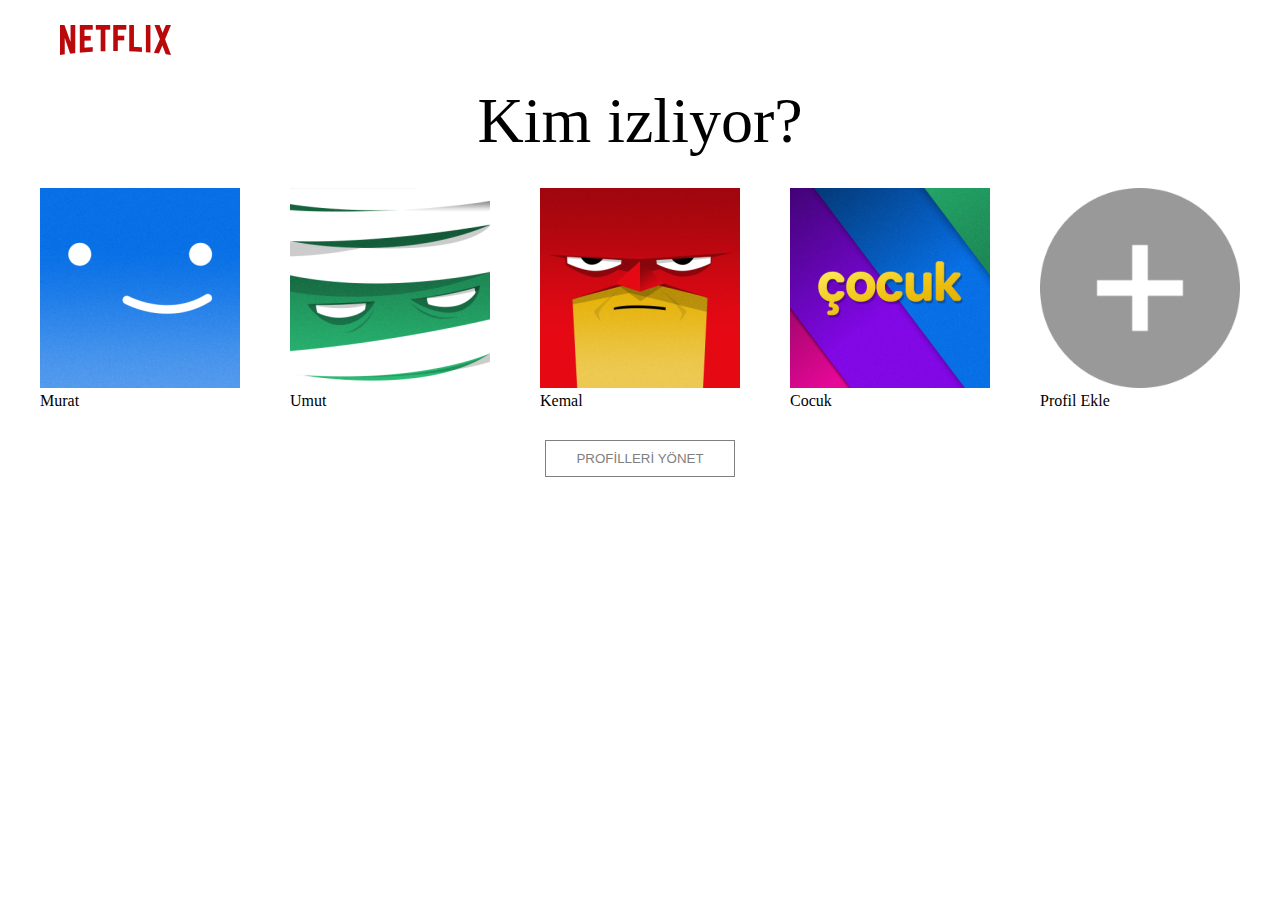
==== index.html @ 659fef8a "profiles page" ====
<!DOCTYPE html>
<html lang="en">
  <head>
    <meta charset="UTF-8" />
    <meta name="viewport" content="width=device-width, initial-scale=1.0" />
    <link rel="stylesheet" href="styles.css" />
    <title>Profiles Page</title>
  </head>
  <body>
    <header>
      <img src="./Assets/NetflixLogoSvg.png" alt="Netflix Logo" class="logo" />
    </header>
    <main>
      <div class="content">
        <h2>Kim izliyor?</h2>
        <div class="profile-cards">
          <div class="profile-card">
            <img src="./Assets/ProfilePicture.png" alt="" />
            <p>Murat</p>
          </div>
          <div class="profile-card">
            <img src="./Assets/ProfilePicture (1).png" alt="" />
            <p>Umut</p>
          </div>
          <div class="profile-card">
            <img src="./Assets/ProfilePicture (2).png" alt="" />
            <p>Kemal</p>
          </div>
          <div class="profile-card">
            <img src="./Assets/ProfilePicture (3).png" alt="" />
            <p>Cocuk</p>
          </div>
          <div class="profile-card">
            <img src="./Assets/Add.png" alt="" />
            <p>Profil Ekle</p>
          </div>
        </div>
        <button>PROFİLLERİ YÖNET</button>
      </div>
    </main>
  </body>
</html>
---- styles.css ----
* {
  margin: 0;
  padding: 0;
  box-sizing: border-box;
}
body {
  width: 100%;
  height: 100vh;
}
header {
  width: 100%;
  padding: 25px 60px;
}
.logo {
  width: 111px;
}
main {
  display: flex;
  align-items: center;
  justify-content: center;
}
.content {
  display: flex;
  flex-direction: column;
  align-items: center;
}
.content h2 {
  font-size: 64px;
  font-weight: 400;
}
.profile-cards {
  display: grid;
  grid-auto-flow: column;
  padding: 30px;
  gap: 50px;
}
.profile-card img {
  width: 200px;
}
button {
  padding: 10px 30px;
  background-color: transparent;
  color: #808080;
  border: 1px solid #808080;
}
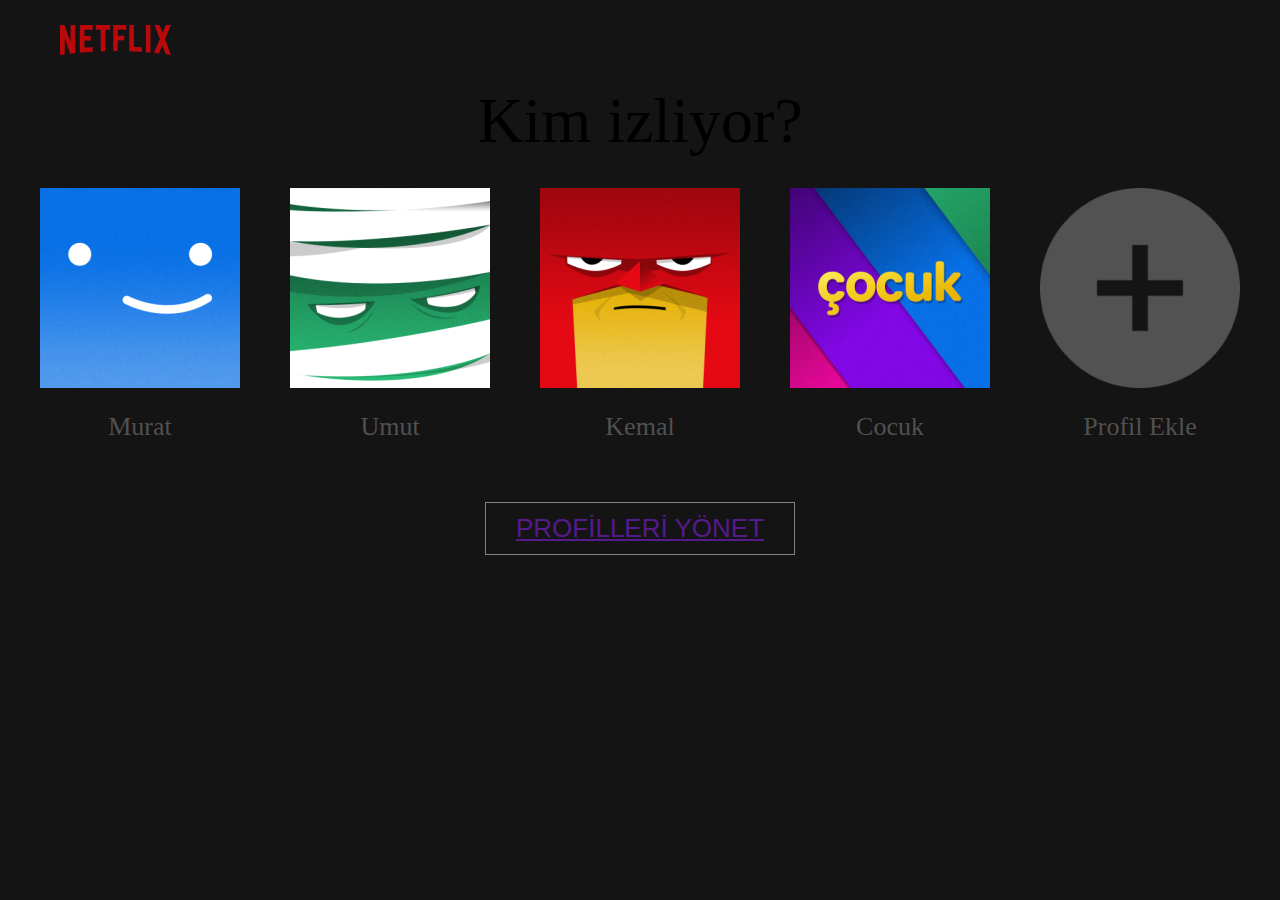
==== commit 6cf7516c: "style: fix typography alignment, font size, color and responsiveness" ====
--- a/index.html
+++ b/index.html
@@ -35,7 +35,7 @@
             <p>Profil Ekle</p>
           </div>
         </div>
-        <button>PROFİLLERİ YÖNET</button>
+        <button><a href="">PROFİLLERİ YÖNET</a></button>
       </div>
     </main>
   </body>
--- a/styles.css
+++ b/styles.css
@@ -6,6 +6,7 @@
 body {
   width: 100%;
   height: 100vh;
+  background: #141414;
 }
 header {
   width: 100%;
@@ -29,10 +30,17 @@
   font-weight: 400;
 }
 .profile-cards {
-  display: grid;
-  grid-auto-flow: column;
+  display: flex;
+  flex-wrap: wrap;
   padding: 30px;
   gap: 50px;
+  margin-bottom: 30px;
+}
+.profile-card p {
+  margin-top: 20px;
+  color: #6d6d6eb2;
+  font-size: 26px;
+  text-align: center;
 }
 .profile-card img {
   width: 200px;
@@ -41,5 +49,6 @@
   padding: 10px 30px;
   background-color: transparent;
   color: #808080;
+  font-size: 26px;
   border: 1px solid #808080;
 }
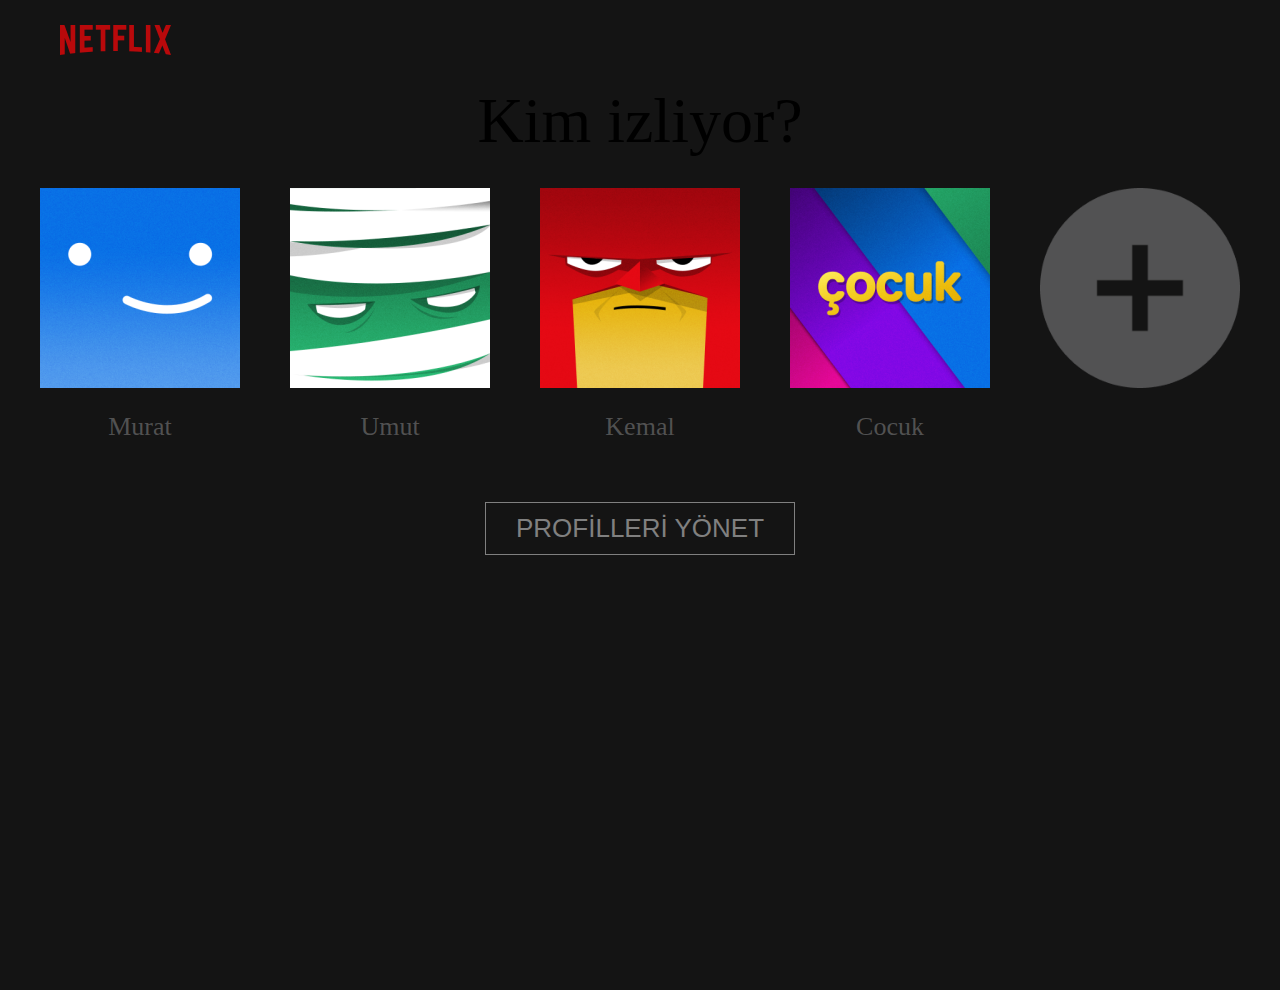
==== commit 76a53abf: "home page" ====
--- a/index.html
+++ b/index.html
@@ -32,10 +32,9 @@
           </div>
           <div class="profile-card">
             <img src="./Assets/Add.png" alt="" />
-            <p>Profil Ekle</p>
           </div>
         </div>
-        <button><a href="">PROFİLLERİ YÖNET</a></button>
+        <button>PROFİLLERİ YÖNET</button>
       </div>
     </main>
   </body>
--- a/styles.css
+++ b/styles.css
@@ -5,7 +5,7 @@
 }
 body {
   width: 100%;
-  height: 100vh;
+  min-height: 110vh;
   background: #141414;
 }
 header {
@@ -31,6 +31,7 @@
 }
 .profile-cards {
   display: flex;
+  justify-content: center;
   flex-wrap: wrap;
   padding: 30px;
   gap: 50px;
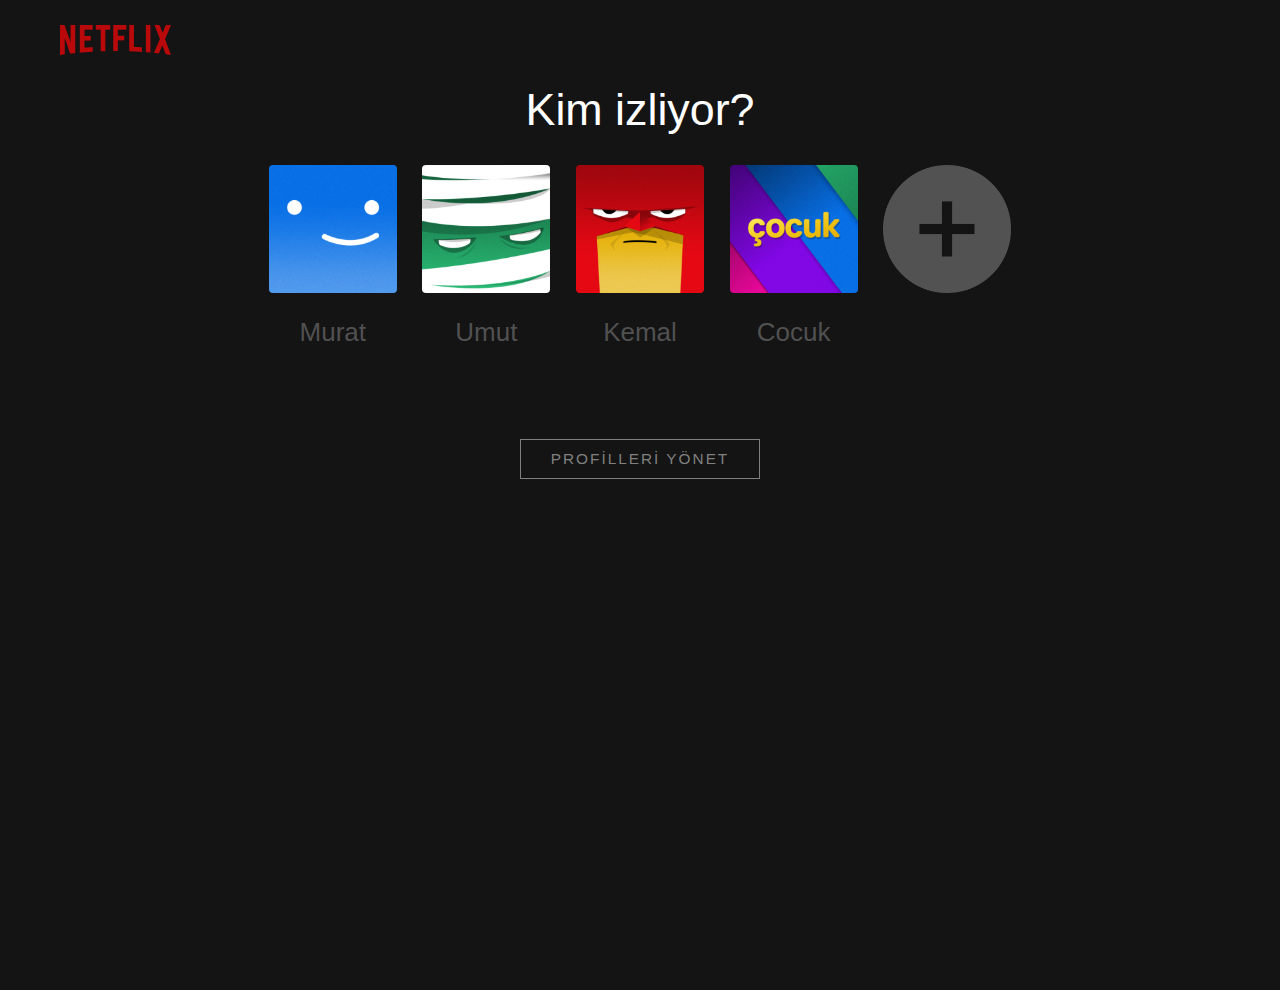
==== commit 1e0d3f1c: "style update; Linked profile page to home page" ====
--- a/index.html
+++ b/index.html
@@ -12,29 +12,37 @@
     </header>
     <main>
       <div class="content">
-        <h2>Kim izliyor?</h2>
+        <h2 class="profile-heading">Kim izliyor?</h2>
         <div class="profile-cards">
-          <div class="profile-card">
-            <img src="./Assets/ProfilePicture.png" alt="" />
-            <p>Murat</p>
-          </div>
-          <div class="profile-card">
-            <img src="./Assets/ProfilePicture (1).png" alt="" />
-            <p>Umut</p>
-          </div>
-          <div class="profile-card">
-            <img src="./Assets/ProfilePicture (2).png" alt="" />
-            <p>Kemal</p>
-          </div>
-          <div class="profile-card">
-            <img src="./Assets/ProfilePicture (3).png" alt="" />
-            <p>Cocuk</p>
-          </div>
-          <div class="profile-card">
+          <a href="./home.html">
+            <div class="profile-icon">
+              <img src="./Assets/ProfilePicture.png" alt="" />
+              <p>Murat</p>
+            </div>
+          </a>
+          <a href="./home.html">
+            <div class="profile-icon">
+              <img src="./Assets/ProfilePicture (1).png" alt="" />
+              <p>Umut</p>
+            </div>
+          </a>
+          <a href="./home.html">
+            <div class="profile-icon">
+              <img src="./Assets/ProfilePicture (2).png" alt="" />
+              <p>Kemal</p>
+            </div>
+          </a>
+          <a href="./home.html">
+            <div class="profile-icon">
+              <img src="./Assets/ProfilePicture (3).png" alt="" />
+              <p>Cocuk</p>
+            </div>
+          </a>
+          <div class="profile-icon">
             <img src="./Assets/Add.png" alt="" />
           </div>
         </div>
-        <button>PROFİLLERİ YÖNET</button>
+        <a href="#" class="profile-button">PROFİLLERİ YÖNET</a>
       </div>
     </main>
   </body>
--- a/styles.css
+++ b/styles.css
@@ -7,6 +7,7 @@
   width: 100%;
   min-height: 110vh;
   background: #141414;
+  font-family: sans-serif;
 }
 header {
   width: 100%;
@@ -26,30 +27,49 @@
   align-items: center;
 }
 .content h2 {
-  font-size: 64px;
+  font-size: max(3.5vw, 30px);
   font-weight: 400;
+  color: #fff;
 }
 .profile-cards {
   display: flex;
   justify-content: center;
   flex-wrap: wrap;
   padding: 30px;
-  gap: 50px;
+  gap: 2vw;
   margin-bottom: 30px;
 }
-.profile-card p {
+.profile-cards a {
+  text-decoration: none;
+}
+.profile-cards a:hover {
+  color: #fff;
+}
+.profile-icon p {
   margin-top: 20px;
   color: #6d6d6eb2;
   font-size: 26px;
   text-align: center;
 }
-.profile-card img {
-  width: 200px;
+.profile-icon img {
+  width: 10vw;
+  min-width: 84px;
+  max-width: 200px;
+  border-radius: 4px;
 }
-button {
+.profile-button {
+  text-decoration: none;
   padding: 10px 30px;
+  margin: 2em 0 1em;
   background-color: transparent;
   color: #808080;
-  font-size: 26px;
   border: 1px solid #808080;
+  cursor: pointer;
+  display: block;
+  font-size: 1.2vw;
+  letter-spacing: 2px;
 }
+.profile-button:hover {
+  color: #fff;
+  border: 1px solid #fff;
+}
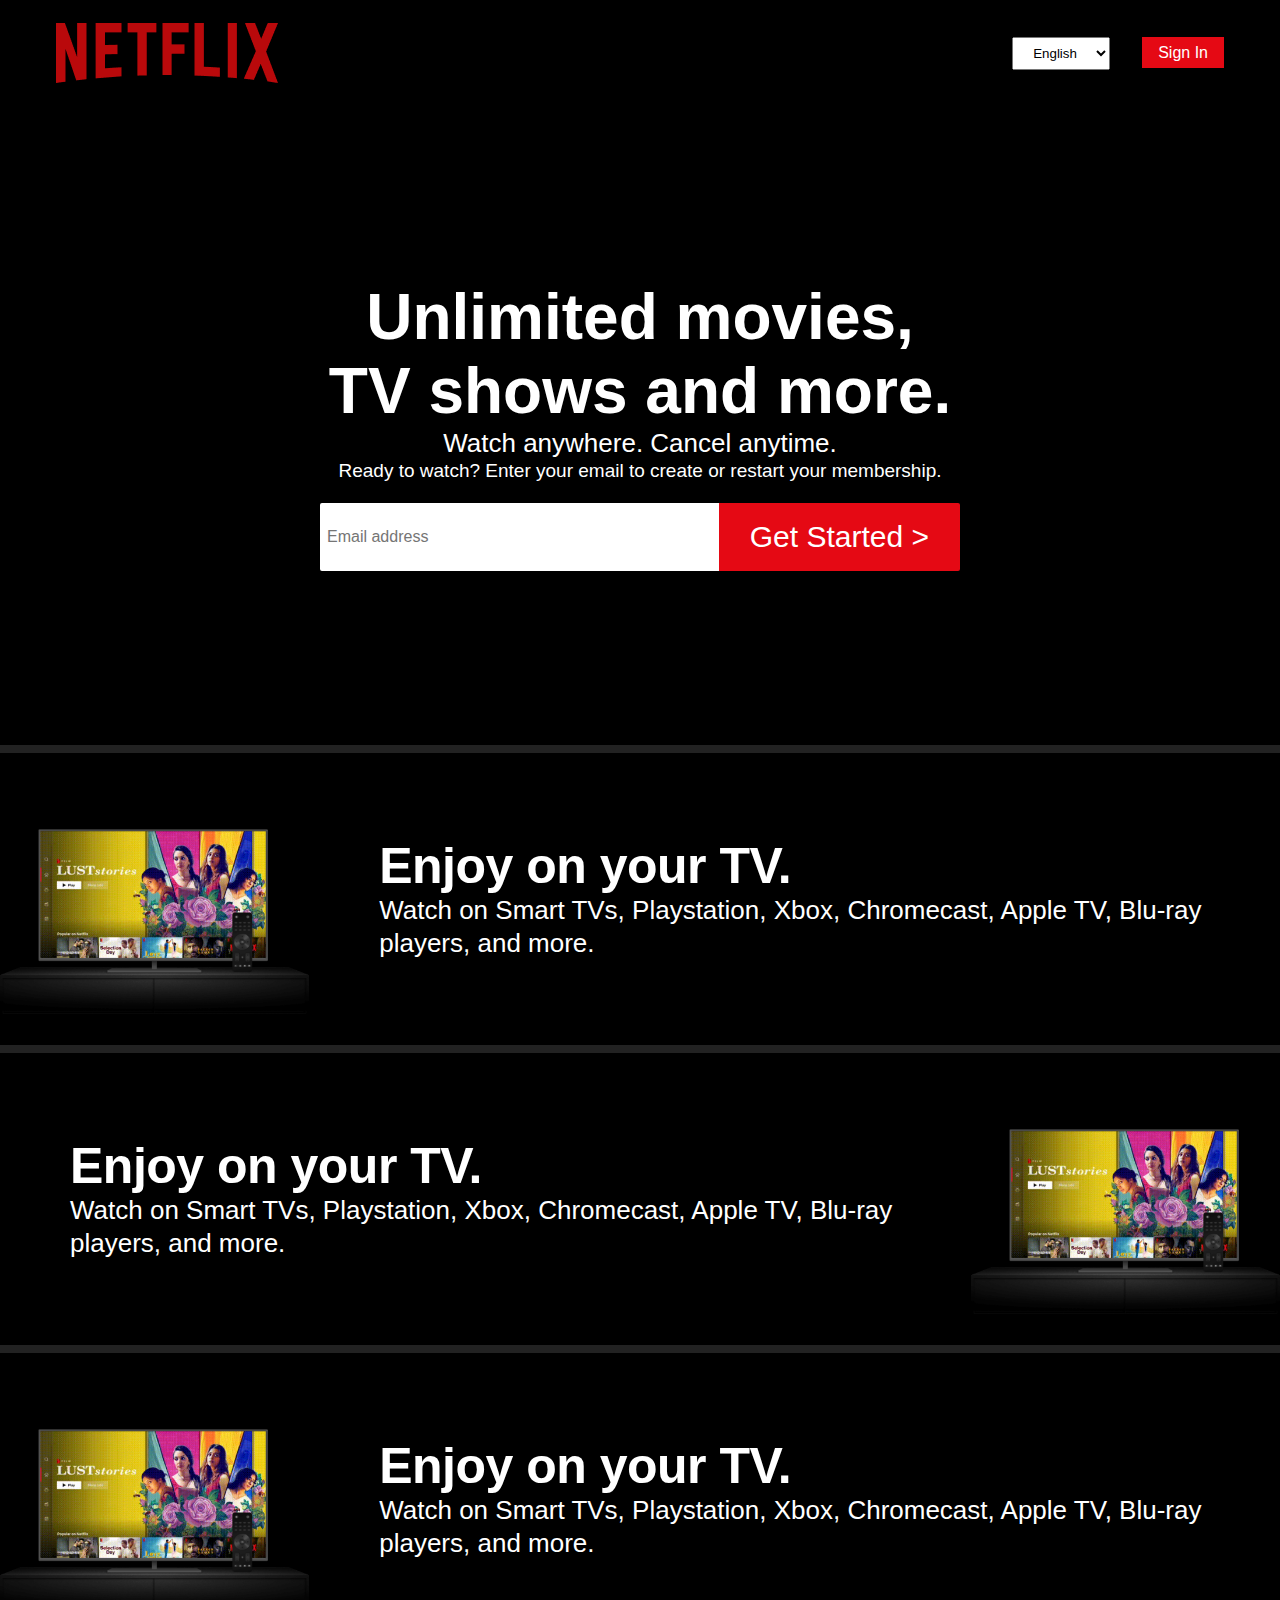
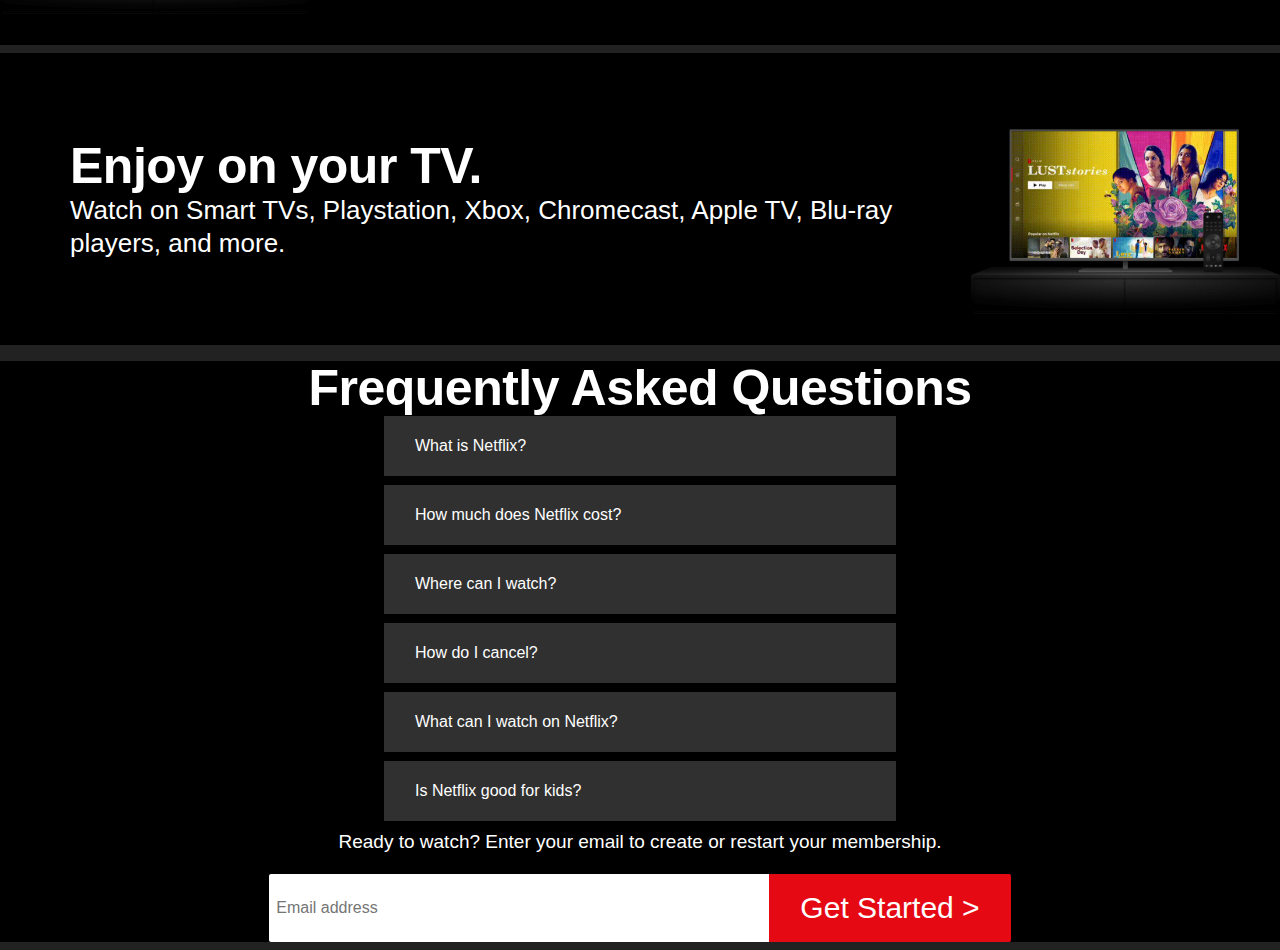
==== commit 80f4b4c9: "landing page" ====
--- a/index.html
+++ b/index.html
@@ -4,46 +4,115 @@
     <meta charset="UTF-8" />
     <meta name="viewport" content="width=device-width, initial-scale=1.0" />
     <link rel="stylesheet" href="styles.css" />
-    <title>Profiles Page</title>
+    <title>Document</title>
   </head>
   <body>
     <header>
-      <img src="./Assets/NetflixLogoSvg.png" alt="Netflix Logo" class="logo" />
+      <nav>
+        <img
+          src="./Assets/NetflixLogoSvg.png"
+          alt="Netflix Logo"
+          class="logo"
+        />
+        <ul class="menu">
+          <li>
+            <select name="langauge" id="langauge">
+              <option value="English">English</option>
+            </select>
+          </li>
+          <li><a href="index.html">Sign In</a></li>
+        </ul>
+      </nav>
     </header>
     <main>
-      <div class="content">
-        <h2 class="profile-heading">Kim izliyor?</h2>
-        <div class="profile-cards">
-          <a href="./home.html">
-            <div class="profile-icon">
-              <img src="./Assets/ProfilePicture.png" alt="" />
-              <p>Murat</p>
-            </div>
-          </a>
-          <a href="./home.html">
-            <div class="profile-icon">
-              <img src="./Assets/ProfilePicture (1).png" alt="" />
-              <p>Umut</p>
-            </div>
-          </a>
-          <a href="./home.html">
-            <div class="profile-icon">
-              <img src="./Assets/ProfilePicture (2).png" alt="" />
-              <p>Kemal</p>
-            </div>
-          </a>
-          <a href="./home.html">
-            <div class="profile-icon">
-              <img src="./Assets/ProfilePicture (3).png" alt="" />
-              <p>Cocuk</p>
-            </div>
-          </a>
-          <div class="profile-icon">
-            <img src="./Assets/Add.png" alt="" />
+      <section class="hero">
+        <div class="hero-content">
+          <h1>Unlimited movies, TV shows and more.</h1>
+          <h3>Watch anywhere. Cancel anytime.</h3>
+          <div>
+            <p class="subtitle">
+              Ready to watch? Enter your email to create or restart your
+              membership.
+            </p>
+            <form action="">
+              <input
+                type="email"
+                name="email"
+                id="email"
+                placeholder="Email address"
+              /><input type="button" value="Get Started >" />
+            </form>
           </div>
         </div>
-        <a href="#" class="profile-button">PROFİLLERİ YÖNET</a>
-      </div>
+      </section>
+      <section class="content">
+        <div class="left">
+          <h2>Enjoy on your TV.</h2>
+          <p>
+            Watch on Smart TVs, Playstation, Xbox, Chromecast, Apple TV, Blu-ray
+            players, and more.
+          </p>
+        </div>
+        <div class="right"><img src="./Assets/Frame-6.png" alt="" /></div>
+      </section>
+      <section class="content">
+        <div class="left">
+          <h2>Enjoy on your TV.</h2>
+          <p>
+            Watch on Smart TVs, Playstation, Xbox, Chromecast, Apple TV, Blu-ray
+            players, and more.
+          </p>
+        </div>
+        <div class="right"><img src="./Assets/Frame-6.png" alt="" /></div>
+      </section>
+      <section class="content">
+        <div class="left">
+          <h2>Enjoy on your TV.</h2>
+          <p>
+            Watch on Smart TVs, Playstation, Xbox, Chromecast, Apple TV, Blu-ray
+            players, and more.
+          </p>
+        </div>
+        <div class="right"><img src="./Assets/Frame-6.png" alt="" /></div>
+      </section>
+      <section class="content">
+        <div class="left">
+          <h2>Enjoy on your TV.</h2>
+          <p>
+            Watch on Smart TVs, Playstation, Xbox, Chromecast, Apple TV, Blu-ray
+            players, and more.
+          </p>
+        </div>
+        <div class="right"><img src="./Assets/Frame-6.png" alt="" /></div>
+      </section>
+      <section>
+        <h3></h3>
+      </section>
+      <section class="questions">
+        <h2>Frequently Asked Questions</h2>
+        <ul>
+          <li>What is Netflix?</li>
+          <li>How much does Netflix cost?</li>
+          <li>Where can I watch?</li>
+          <li>How do I cancel?</li>
+          <li>What can I watch on Netflix?</li>
+          <li>Is Netflix good for kids?</li>
+        </ul>
+        <div>
+          <p class="subtitle">
+            Ready to watch? Enter your email to create or restart your
+            membership.
+          </p>
+          <form action="">
+            <input
+              type="email"
+              name="email"
+              id="email"
+              placeholder="Email address"
+            /><input type="button" value="Get Started >" />
+          </form>
+        </div>
+      </section>
     </main>
   </body>
 </html>
--- a/styles.css
+++ b/styles.css
@@ -1,75 +1,150 @@
+:root {
+  --primary-white: #fff;
+  --primary-red: #e50914;
+}
 * {
   margin: 0;
   padding: 0;
   box-sizing: border-box;
 }
 body {
-  width: 100%;
-  min-height: 110vh;
-  background: #141414;
+  background: #000000;
   font-family: sans-serif;
+}
+h2 {
+  font-size: 50px;
+  font-weight: 700;
+  line-height: 55px;
+  letter-spacing: -0.01em;
 }
 header {
   width: 100%;
-  padding: 25px 60px;
+  padding: 23px 56px;
 }
-.logo {
-  width: 111px;
+nav {
+  display: flex;
+  justify-content: space-between;
+  align-items: center;
 }
-main {
+nav ul {
+  display: flex;
+  gap: 32px;
+  align-items: center;
+}
+li {
+  list-style: none;
+}
+nav li select,
+nav li a {
+  padding: 7px 16px;
+}
+nav li a {
+  background: var(--primary-red);
+
+  text-decoration: none;
+  color: var(--primary-white);
+  height: 100%;
+}
+section {
+  width: 100%;
+  border-bottom: 8px solid #222222;
+}
+.hero {
+  background-image: url(./Assets/image_1.png);
+  background-size: cover;
+  background-repeat: no-repeat;
   display: flex;
   align-items: center;
+  min-height: 647px;
+}
+.hero-content {
+  width: max(50vw, 600px);
+  margin: 0 auto;
+  color: var(--primary-white);
+}
+.hero-content h1 {
+  color: var(--primary-white);
+  font-weight: 700;
+  font-size: clamp(64px, 8vw, 48px);
+  text-align: center;
+}
+.hero-content h3 {
+  font-size: 26px;
+  font-weight: 400;
+  text-align: center;
+}
+.subtitle {
+  font-size: 19px;
+  font-weight: 500;
+  text-align: center;
+  line-height: 24.26px;
+}
+form {
+  width: 100%;
+  display: flex;
   justify-content: center;
+  margin-top: 20px;
+}
+input[type="email"] {
+  padding: 25px 7px;
+  width: 500px;
+  border-radius: 2px 0px 0px 2px;
+  font-size: 16px;
+  border: 1px;
+}
+input[type="button"] {
+  background: var(--primary-red);
+  color: var(--primary-white);
+  padding: 16px 31px;
+  border-radius: 0px 2px 2px 0px;
+  font-size: 30px;
+  border: 1px;
 }
 .content {
+  margin: 0 auto;
+  display: flex;
+  height: 300px;
+  justify-content: center;
+  align-items: center;
+  color: var(--primary-white);
+}
+.content:nth-child(even) {
+  flex-direction: row-reverse;
+}
+.left {
+  padding: 70px;
+}
+.left h2 {
+  font-size: 50px;
+  font-weight: 700;
+  line-height: 55px;
+  letter-spacing: -0.01em;
+  text-align: left;
+}
+.left p {
+  font-size: 26px;
+  line-height: 33px;
+  text-align: left;
+}
+.right {
+  height: 100%;
+}
+.right img {
+  object-fit: contain;
+  height: 100%;
+  width: 100%;
+}
+.questions {
+  color: var(--primary-white);
   display: flex;
   flex-direction: column;
   align-items: center;
 }
-.content h2 {
-  font-size: max(3.5vw, 30px);
-  font-weight: 400;
-  color: #fff;
+.questions ul {
+  width: 40vw;
 }
-.profile-cards {
-  display: flex;
-  justify-content: center;
-  flex-wrap: wrap;
-  padding: 30px;
-  gap: 2vw;
-  margin-bottom: 30px;
+.questions li {
+  background: #303030;
+  padding: 21px 31px;
+  margin-bottom: 9px;
 }
-.profile-cards a {
-  text-decoration: none;
-}
-.profile-cards a:hover {
-  color: #fff;
-}
-.profile-icon p {
-  margin-top: 20px;
-  color: #6d6d6eb2;
-  font-size: 26px;
-  text-align: center;
-}
-.profile-icon img {
-  width: 10vw;
-  min-width: 84px;
-  max-width: 200px;
-  border-radius: 4px;
-}
-.profile-button {
-  text-decoration: none;
-  padding: 10px 30px;
-  margin: 2em 0 1em;
-  background-color: transparent;
-  color: #808080;
-  border: 1px solid #808080;
-  cursor: pointer;
-  display: block;
-  font-size: 1.2vw;
-  letter-spacing: 2px;
-}
-.profile-button:hover {
-  color: #fff;
-  border: 1px solid #fff;
-}
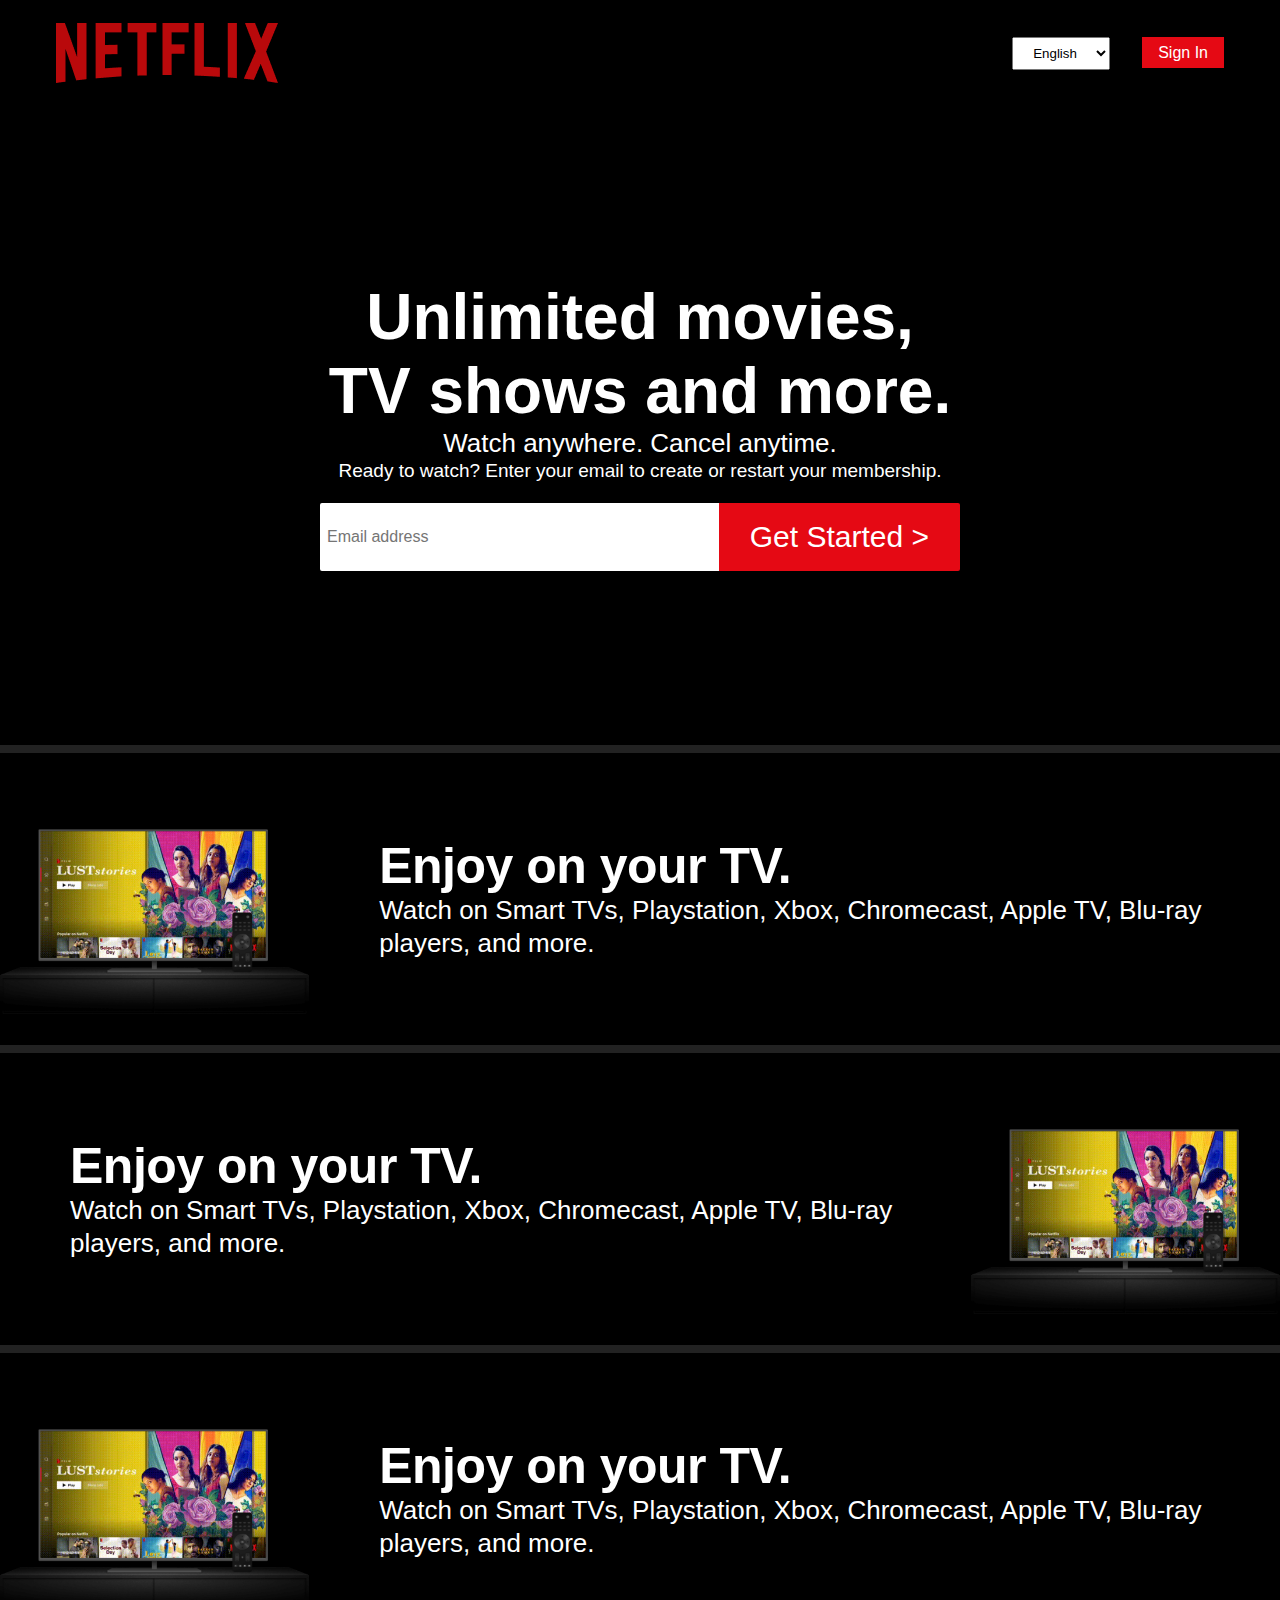
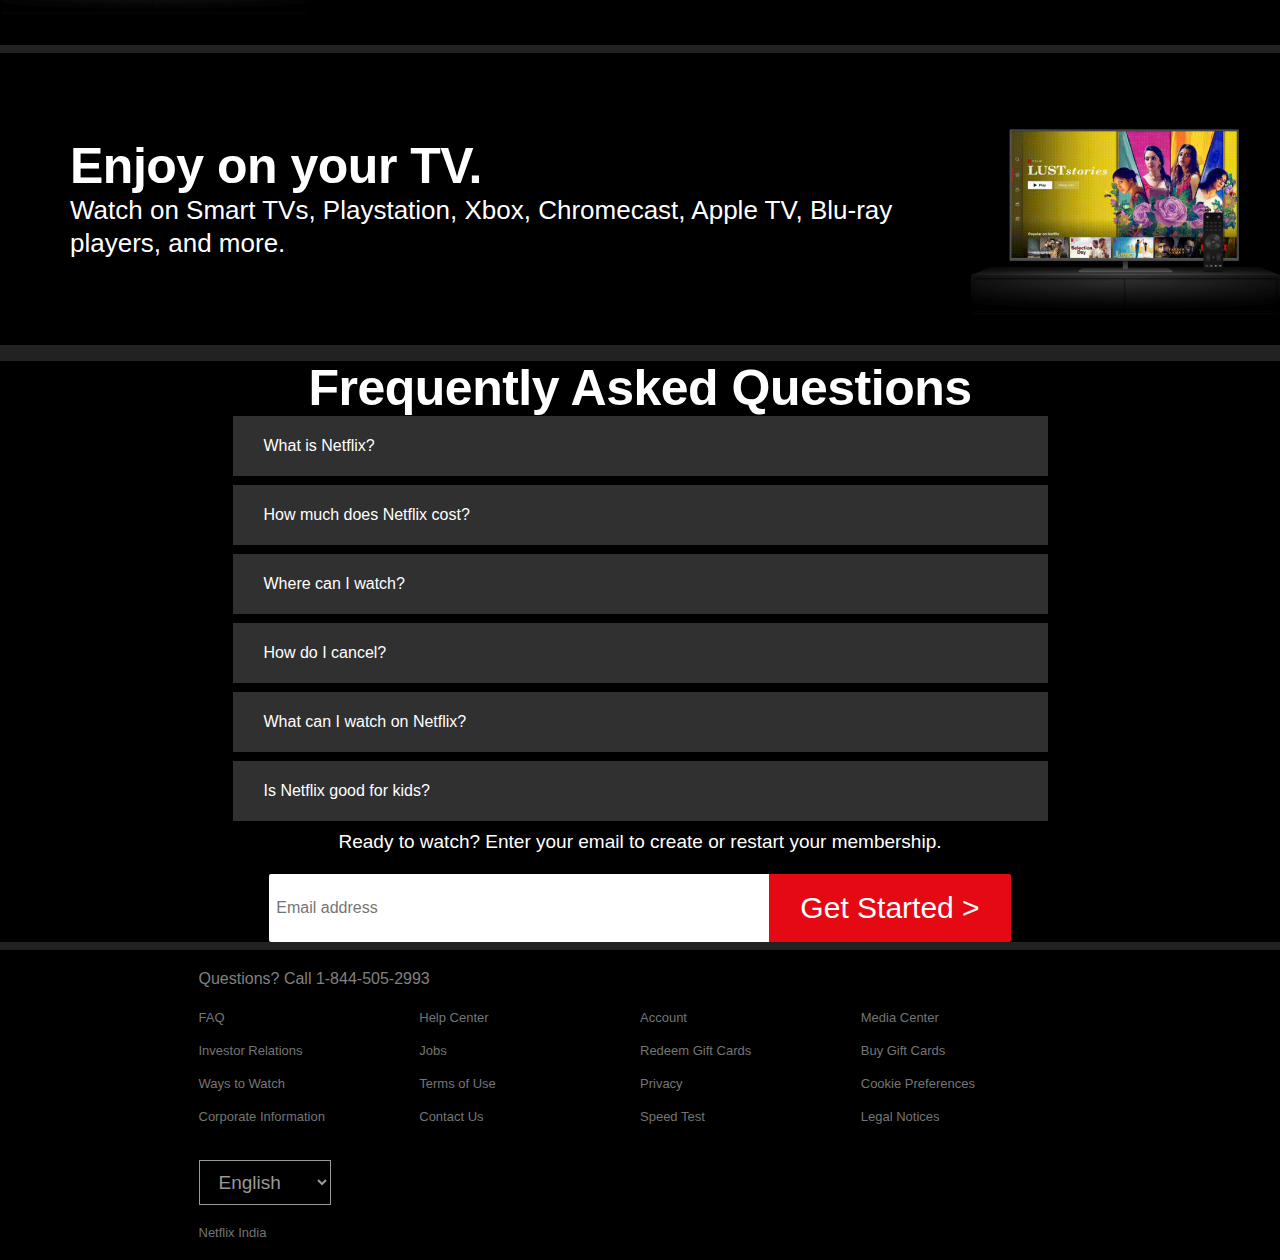
==== commit fd48f0a5: "style: landing page responsiveness" ====
--- a/index.html
+++ b/index.html
@@ -20,7 +20,7 @@
               <option value="English">English</option>
             </select>
           </li>
-          <li><a href="index.html">Sign In</a></li>
+          <li><a href="profiles.html">Sign In</a></li>
         </ul>
       </nav>
     </header>
@@ -113,6 +113,38 @@
           </form>
         </div>
       </section>
+      <footer>
+        <div class="footer-content">
+          <div class="call">
+            <p>Questions? Call 1-844-505-2993 </p>
+          </div>
+          <div class="links">
+            <ul>
+              <li><a href="#">FAQ</a></li>
+              <li><a href="#">Help Center</a></li>
+              <li><a href="#">Account</a></li>
+              <li><a href="#">Media Center</a></li>
+              <li><a href="#">Investor Relations</a></li>
+              <li><a href="#">Jobs</a></li>
+              <li><a href="#">Redeem Gift Cards</a></li>
+              <li><a href="#">Buy Gift Cards</a></li>
+              <li><a href="#">Ways to Watch</a></li>
+              <li><a href="#">Terms of Use</a></li>
+              <li><a href="#">Privacy</a></li>
+              <li><a href="#">Cookie Preferences</a></li>
+              <li><a href="#">Corporate Information</a></li>
+              <li><a href="#">Contact Us</a></li>
+              <li><a href="#">Speed Test</a></li>
+              <li><a href="#">Legal Notices</a></li>
+            </ul>
+          </div>
+          <select name="langauge" id="langauge">
+            <option value="English">English</option>
+          </select>
+          <p class="copyright">
+            Netflix India
+          </p>
+        </div>
     </main>
   </body>
 </html>
--- a/styles.css
+++ b/styles.css
@@ -16,6 +16,7 @@
   font-weight: 700;
   line-height: 55px;
   letter-spacing: -0.01em;
+  text-align: center;
 }
 header {
   width: 100%;
@@ -141,10 +142,69 @@
   align-items: center;
 }
 .questions ul {
-  width: 40vw;
+  max-width: 815px;
+  width: 80%;
 }
 .questions li {
   background: #303030;
   padding: 21px 31px;
   margin-bottom: 9px;
 }
+.call p {
+  font-size: 16px;
+}
+.footer-content {
+  max-width: 883px;
+  width: 90%;
+  margin: 20px auto;
+  display: flex;
+  flex-direction: column;
+  gap: 20px;
+  color: #808080;
+}
+.social img {
+  width: 24px;
+  margin-right: 20px;
+}
+.links ul {
+  display: grid;
+  grid-template-columns: repeat(4, 1fr);
+}
+.links li {
+  list-style: none;
+  margin-bottom: 15px;
+}
+.links a {
+  text-decoration: none;
+  color: #757575;
+  font-size: 13px;
+}
+footer select {
+  width: 132px;
+  padding: 10px 15px;
+  background-color: transparent;
+  color: #999999;
+  font-size: 19px;
+  border: 1px solid #999999;
+}
+.copyright {
+  font-size: 13px;
+  text-align: left;
+  color: #757575;
+}
+@media screen and (max-width: 540px) {
+  .content,
+  .content:nth-child(even) {
+    flex-direction: column;
+    height: unset;
+  }
+
+  .links ul {
+    grid-template-columns: repeat(2, 1fr);
+  }
+}
+@media screen and (max-width: 768px) {
+  input[type="email"] {
+    width: unset;
+  }
+}
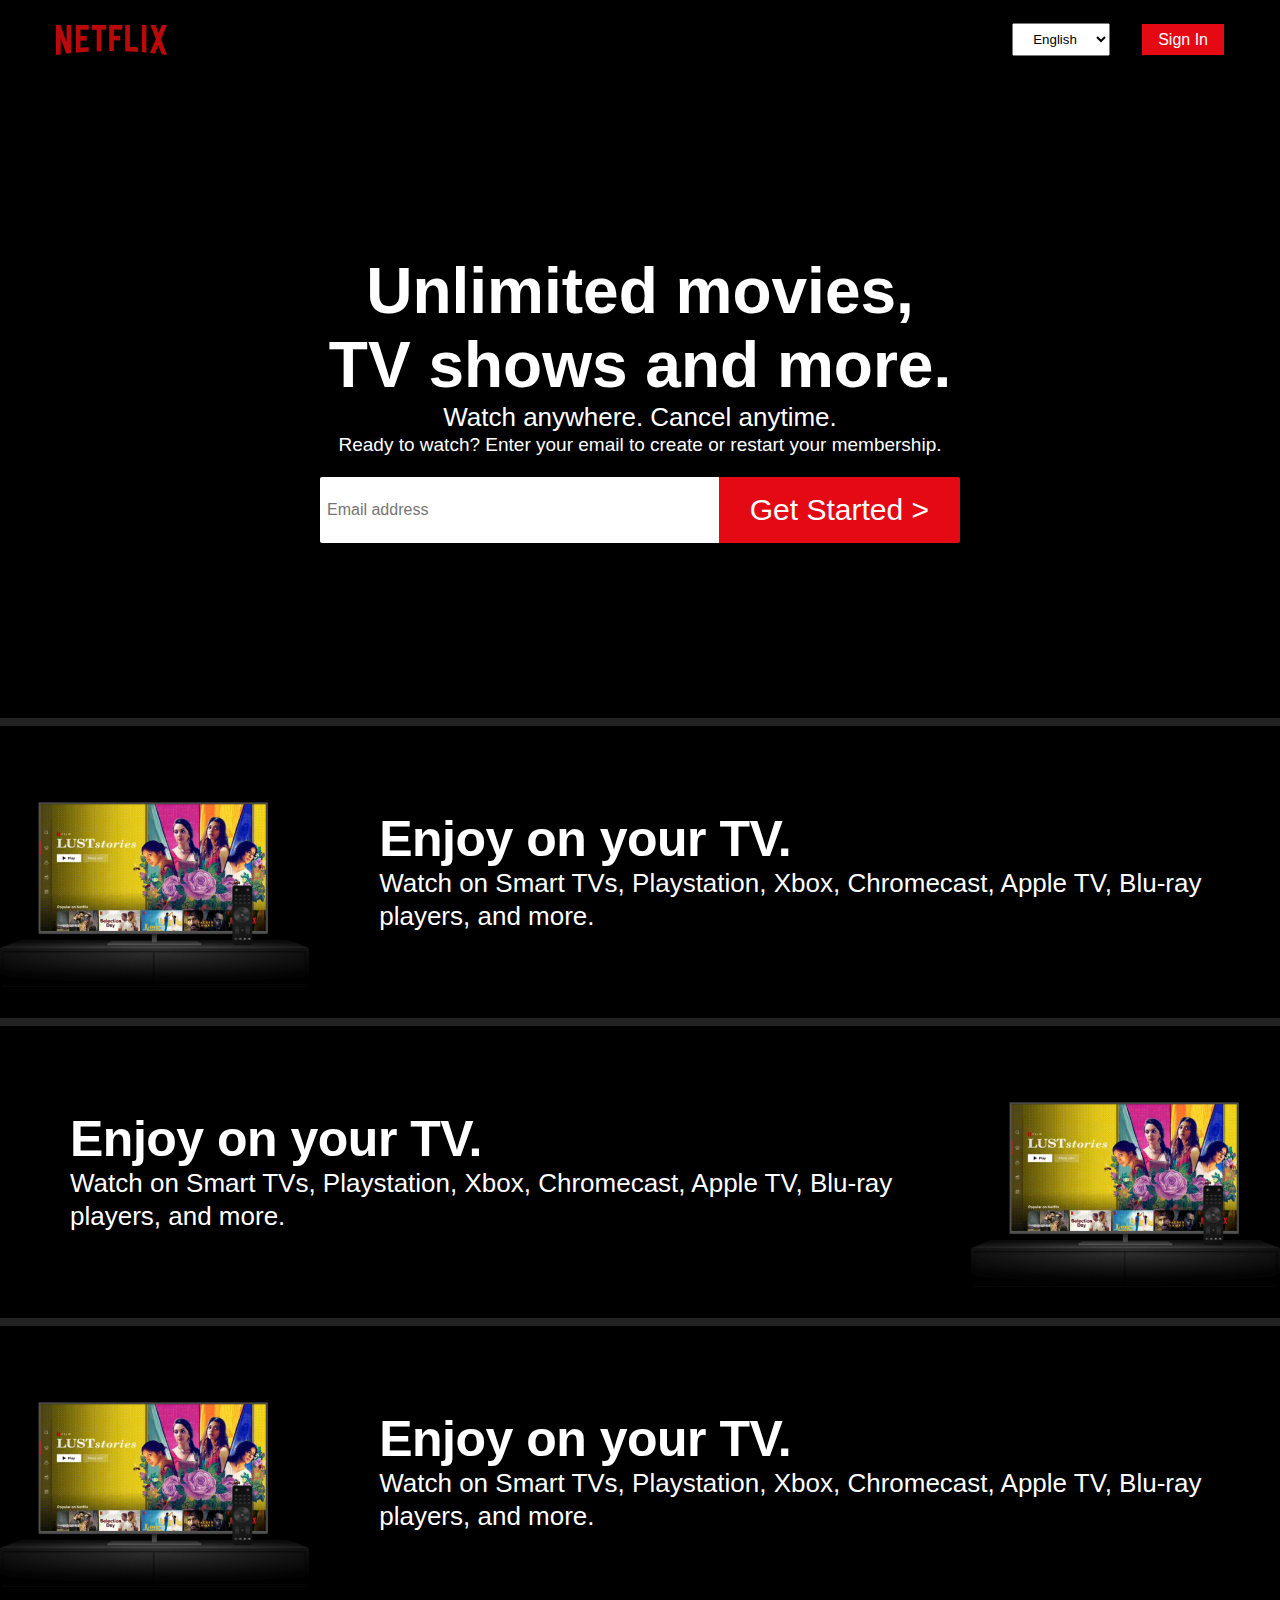
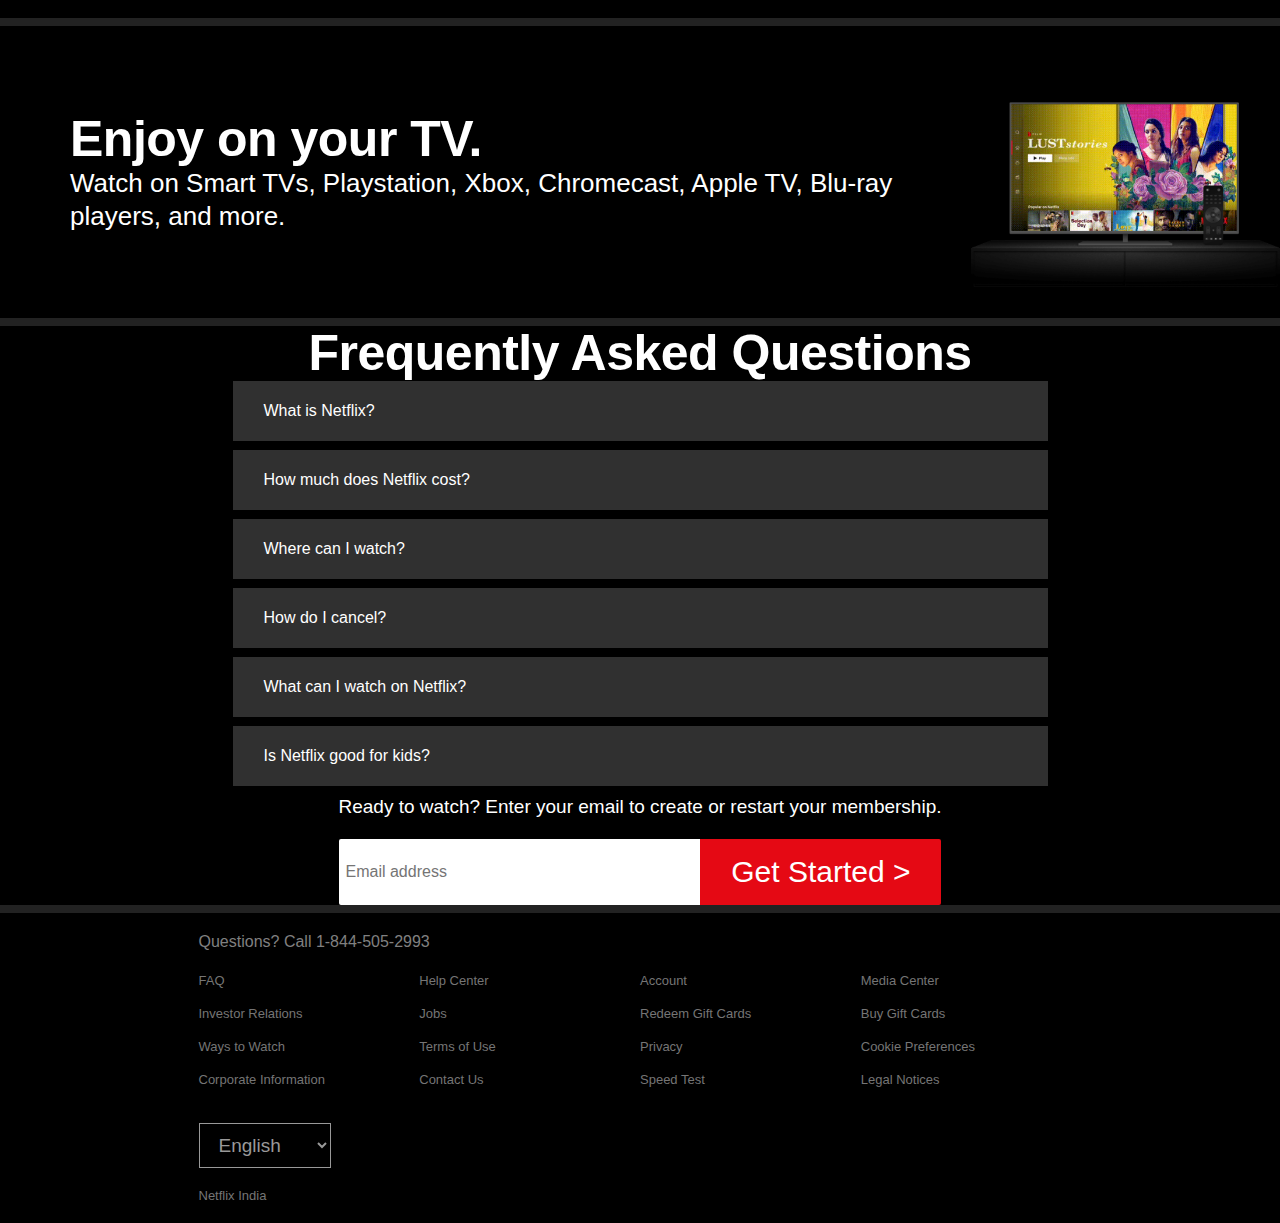
==== commit e8231655: "landing page responsiveness" ====
--- a/index.html
+++ b/index.html
@@ -85,9 +85,6 @@
         </div>
         <div class="right"><img src="./Assets/Frame-6.png" alt="" /></div>
       </section>
-      <section>
-        <h3></h3>
-      </section>
       <section class="questions">
         <h2>Frequently Asked Questions</h2>
         <ul>
@@ -116,7 +113,7 @@
       <footer>
         <div class="footer-content">
           <div class="call">
-            <p>Questions? Call 1-844-505-2993 </p>
+            <p>Questions? Call 1-844-505-2993</p>
           </div>
           <div class="links">
             <ul>
@@ -141,10 +138,9 @@
           <select name="langauge" id="langauge">
             <option value="English">English</option>
           </select>
-          <p class="copyright">
-            Netflix India
-          </p>
+          <p class="copyright">Netflix India</p>
         </div>
+      </footer>
     </main>
   </body>
 </html>
--- a/styles.css
+++ b/styles.css
@@ -27,6 +27,9 @@
   justify-content: space-between;
   align-items: center;
 }
+.logo {
+  width: 111px;
+}
 nav ul {
   display: flex;
   gap: 32px;
@@ -81,14 +84,15 @@
   line-height: 24.26px;
 }
 form {
-  width: 100%;
   display: flex;
   justify-content: center;
+  align-items: center;
   margin-top: 20px;
 }
 input[type="email"] {
-  padding: 25px 7px;
-  width: 500px;
+  padding: 24px 7px;
+  width: 90%;
+  max-width: 500px;
   border-radius: 2px 0px 0px 2px;
   font-size: 16px;
   border: 1px;
@@ -97,6 +101,7 @@
   background: var(--primary-red);
   color: var(--primary-white);
   padding: 16px 31px;
+  width: 247px;
   border-radius: 0px 2px 2px 0px;
   font-size: 30px;
   border: 1px;
@@ -204,7 +209,13 @@
   }
 }
 @media screen and (max-width: 768px) {
-  input[type="email"] {
-    width: unset;
-  }
-}
+  form {
+    flex-direction: column;
+    gap: 15px;
+  }
+}
+@media screen and (max-width: 425px) {
+  nav li select {
+    display: none;
+  }
+}
